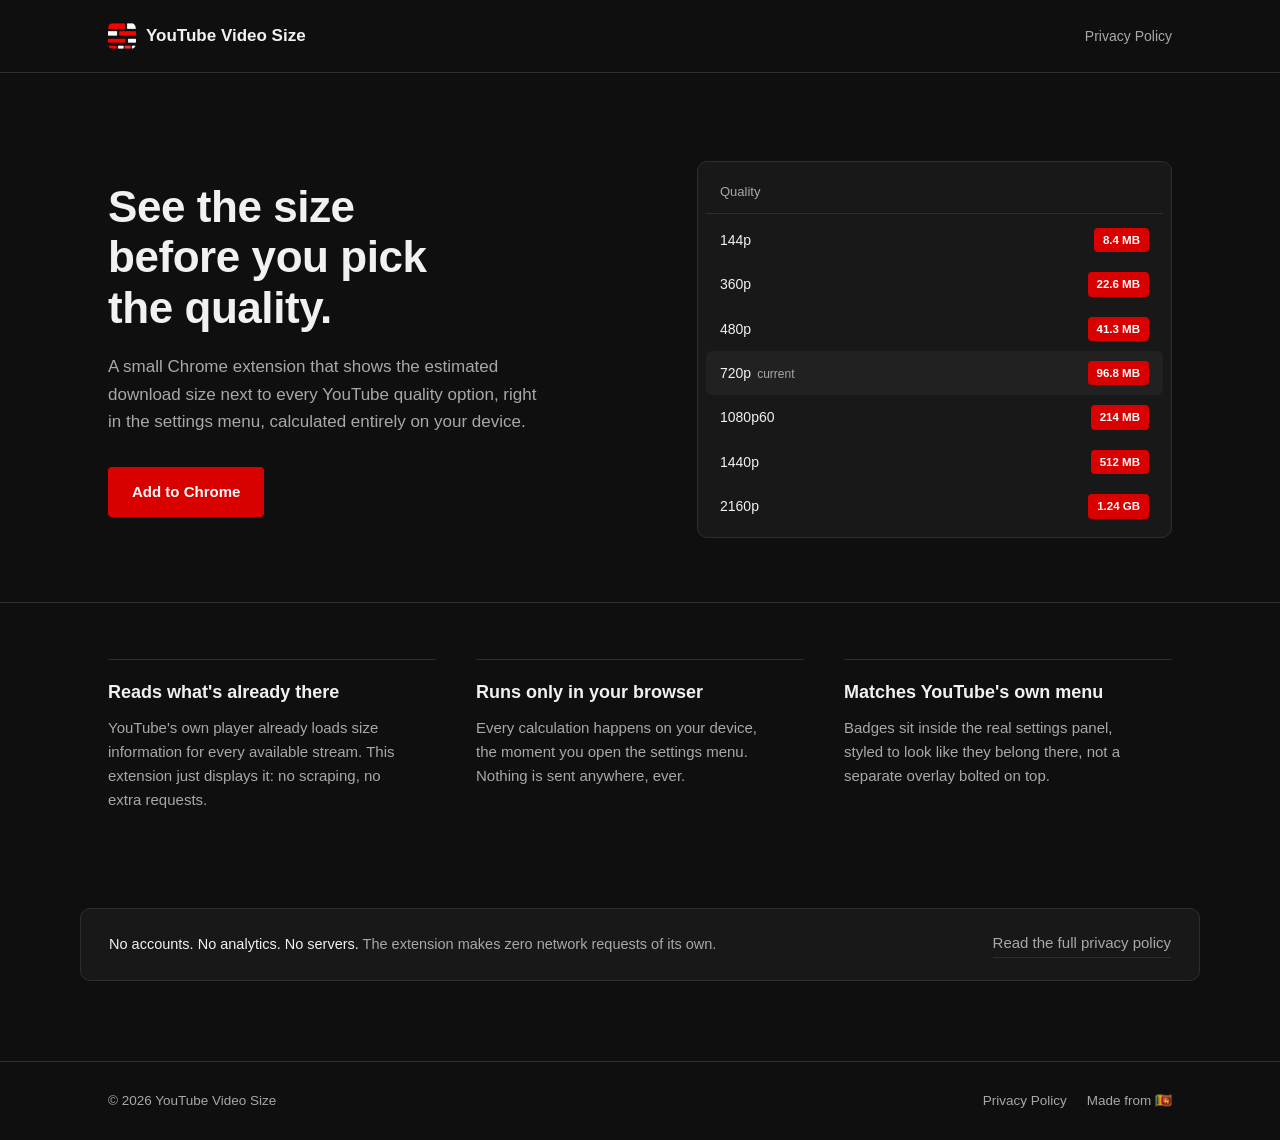
==== index.html @ e9c104f6 "init" ====
<!doctype html>
<html lang="en">
<head>
<meta charset="utf-8">
<meta name="viewport" content="width=device-width, initial-scale=1">
<title>YouTube Video Size | See the download size of every quality</title>
<meta name="description" content="A Chrome extension that shows the estimated file size next to every YouTube quality option. Runs entirely in your browser. No server, no data collection.">
<meta name="robots" content="index, follow">
<meta name="theme-color" content="#0f0f0f">
<link rel="canonical" href="https://ijasxyz.github.io/youtube-video-size/">

<meta property="og:type" content="website">
<meta property="og:title" content="YouTube Video Size | See the download size of every quality">
<meta property="og:description" content="A Chrome extension that shows the estimated file size next to every YouTube quality option. Runs entirely in your browser. No server, no data collection.">
<meta property="og:url" content="https://ijasxyz.github.io/youtube-video-size/">
<meta property="og:image" content="https://ijasxyz.github.io/youtube-video-size/assets/images/640x400.png">
<meta property="og:image:width" content="640">
<meta property="og:image:height" content="400">
<meta name="twitter:card" content="summary_large_image">
<meta name="twitter:title" content="YouTube Video Size | See the download size of every quality">
<meta name="twitter:description" content="A Chrome extension that shows the estimated file size next to every YouTube quality option.">
<meta name="twitter:image" content="https://ijasxyz.github.io/youtube-video-size/assets/images/640x400.png">

<link rel="icon" type="image/png" href="assets/images/icon48.png">
<link rel="stylesheet" href="assets/css/styles.css">
<script type="application/ld+json">
{
  "@context": "https://schema.org",
  "@type": "SoftwareApplication",
  "name": "YouTube Video Size",
  "applicationCategory": "BrowserApplication",
  "operatingSystem": "Chrome",
  "description": "Shows the estimated file size next to every YouTube quality option, entirely client-side.",
  "offers": {
    "@type": "Offer",
    "price": "0",
    "priceCurrency": "USD"
  }
}
</script>
</head>
<body>

<nav class="site-nav">
  <div class="wrap">
    <a class="brand" href="index.html">
      <img src="assets/images/icon48.png" width="28" height="28" alt="">
      YouTube Video Size
    </a>
    <div class="nav-links">
      <a href="privacy-policy.html">Privacy Policy</a>
    </div>
  </div>
</nav>

<header class="hero">
  <div class="wrap">
    <div>
      <h1>See the size before you pick the quality.</h1>
      <p class="lead">A small Chrome extension that shows the estimated download size next to every YouTube quality option, right in the settings menu, calculated entirely on your device.</p>
      <div class="cta-row">
        <a class="btn-primary" href="https://chromewebstore.google.com/detail/youtube-video-size/ibmaneghljiadkbjpfmglflpbgfigkka" target="_blank" rel="noopener">Add to Chrome</a>
      </div>
    </div>
    <div class="menu-mock" aria-hidden="true">
      <div class="menu-title">Quality</div>
      <div class="menu-row"><span class="label">144p</span><span class="size-pill">8.4 MB</span></div>
      <div class="menu-row"><span class="label">360p</span><span class="size-pill">22.6 MB</span></div>
      <div class="menu-row"><span class="label">480p</span><span class="size-pill">41.3 MB</span></div>
      <div class="menu-row is-current"><span class="label">720p<span class="sub">current</span></span><span class="size-pill">96.8 MB</span></div>
      <div class="menu-row"><span class="label">1080p60</span><span class="size-pill">214 MB</span></div>
      <div class="menu-row"><span class="label">1440p</span><span class="size-pill">512 MB</span></div>
      <div class="menu-row"><span class="label">2160p</span><span class="size-pill">1.24 GB</span></div>
    </div>
  </div>
</header>

<section class="features">
  <div class="wrap">
    <div class="feature">
      <h3>Reads what's already there</h3>
      <p>YouTube's own player already loads size information for every available stream. This extension just displays it: no scraping, no extra requests.</p>
    </div>
    <div class="feature">
      <h3>Runs only in your browser</h3>
      <p>Every calculation happens on your device, the moment you open the settings menu. Nothing is sent anywhere, ever.</p>
    </div>
    <div class="feature">
      <h3>Matches YouTube's own menu</h3>
      <p>Badges sit inside the real settings panel, styled to look like they belong there, not a separate overlay bolted on top.</p>
    </div>
  </div>
</section>

<section class="trust">
  <div class="wrap">
    <p><strong>No accounts. No analytics. No servers.</strong> The extension makes zero network requests of its own.</p>
    <a class="link-secondary" href="privacy-policy.html">Read the full privacy policy</a>
  </div>
</section>

<footer class="site-footer">
  <div class="wrap">
    <span>&copy; 2026 YouTube Video Size</span>
    <div class="foot-links">
      <a href="privacy-policy.html">Privacy Policy</a>
      <a href="https://ijas.xyz" target="_blank" rel="noopener">Made from 🇱🇰</a>
    </div>
  </div>
</footer>

</body>
</html>
---- assets/css/styles.css ----
:root {
  --bg: #0f0f0f;
  --surface: #181818;
  --surface-2: #212121;
  --border: #2e2e2e;
  --text: #f1f1f1;
  --text-dim: #a8a8a8;
  --red: #ff0000;
  --red-dark: #d90000;
  --white: #ffffff;
  --radius-sm: 4px;
  --radius-md: 10px;
  --font-display: -apple-system, "Segoe UI", "Helvetica Neue", Arial, sans-serif;
  --font-body: -apple-system, "Segoe UI", Roboto, "Helvetica Neue", Arial, sans-serif;
  --content-width: 1120px;
}

* { box-sizing: border-box; }

html { color-scheme: dark; }

body {
  margin: 0;
  background: var(--bg);
  color: var(--text);
  font-family: var(--font-body);
  font-size: 16px;
  line-height: 1.6;
  -webkit-font-smoothing: antialiased;
}

@media (prefers-reduced-motion: reduce) {
  * { transition: none !important; animation: none !important; }
}

a {
  color: inherit;
  text-decoration: none;
}

a:focus-visible,
button:focus-visible {
  outline: 2px solid var(--red);
  outline-offset: 2px;
  border-radius: var(--radius-sm);
}

.wrap {
  max-width: var(--content-width);
  margin: 0 auto;
  padding: 0 28px;
}

/* Nav */
.site-nav {
  border-bottom: 1px solid var(--border);
}

.site-nav .wrap {
  display: flex;
  align-items: center;
  justify-content: space-between;
  height: 72px;
}

.brand {
  display: flex;
  align-items: center;
  gap: 10px;
  font-family: var(--font-display);
  font-weight: 600;
  font-size: 17px;
}

.brand img {
  width: 28px;
  height: 28px;
  border-radius: 7px;
  display: block;
}

.nav-links {
  display: flex;
  align-items: center;
  gap: 28px;
  font-size: 14px;
  color: var(--text-dim);
}

.nav-links a:hover {
  color: var(--text);
}

/* Hero */
.hero {
  padding: 88px 0 64px;
}

.hero .wrap {
  display: grid;
  grid-template-columns: 1.05fr 0.95fr;
  gap: 64px;
  align-items: center;
}

.hero h1 {
  font-family: var(--font-display);
  font-weight: 600;
  font-size: 44px;
  line-height: 1.15;
  letter-spacing: -0.01em;
  margin: 0 0 20px;
  max-width: 15ch;
}

.hero p.lead {
  color: var(--text-dim);
  font-size: 17px;
  max-width: 46ch;
  margin: 0 0 32px;
}

.cta-row {
  display: flex;
  align-items: center;
  gap: 24px;
  flex-wrap: wrap;
}

.btn-primary {
  display: inline-block;
  background: var(--red-dark);
  color: var(--white);
  font-weight: 600;
  font-size: 15px;
  padding: 13px 24px;
  border-radius: var(--radius-sm);
  transition: background-color 0.15s ease;
}

.btn-primary:hover {
  background: var(--red);
}

.link-secondary {
  font-size: 15px;
  color: var(--text-dim);
  border-bottom: 1px solid var(--border);
  padding-bottom: 2px;
  transition: color 0.15s ease, border-color 0.15s ease;
}

.link-secondary:hover {
  color: var(--text);
  border-color: var(--text-dim);
}

/* Mock player quality menu */
.menu-mock {
  background: var(--surface);
  border: 1px solid var(--border);
  border-radius: var(--radius-md);
  padding: 8px;
  font-size: 14px;
}

.menu-mock .menu-title {
  padding: 12px 14px 10px;
  font-size: 13px;
  color: var(--text-dim);
  border-bottom: 1px solid var(--border);
  margin-bottom: 4px;
}

.menu-row {
  display: flex;
  align-items: center;
  justify-content: space-between;
  padding: 10px 14px;
  border-radius: 6px;
}

.menu-row.is-current {
  background: var(--surface-2);
}

.menu-row .label {
  color: var(--text);
}

.menu-row .label .sub {
  color: var(--text-dim);
  font-size: 12px;
  margin-left: 6px;
}

.size-pill {
  background: var(--red-dark);
  color: var(--white);
  font-weight: 600;
  font-size: 11.5px;
  padding: 3px 9px;
  border-radius: 4px;
  font-variant-numeric: tabular-nums;
  white-space: nowrap;
}

/* Feature row */
.features {
  padding: 56px 0;
  border-top: 1px solid var(--border);
}

.features .wrap {
  display: grid;
  grid-template-columns: repeat(3, 1fr);
  gap: 40px;
}

.feature h3 {
  font-family: var(--font-display);
  font-weight: 600;
  font-size: 18px;
  margin: 0 0 10px;
  border-top: 1px solid var(--border);
  padding-top: 18px;
}

.feature p {
  color: var(--text-dim);
  font-size: 15px;
  margin: 0;
  max-width: 36ch;
}

/* Trust strip */
.trust {
  padding: 40px 0 80px;
}

.trust .wrap {
  display: flex;
  align-items: center;
  justify-content: space-between;
  flex-wrap: wrap;
  gap: 16px;
  background: var(--surface);
  border: 1px solid var(--border);
  border-radius: var(--radius-md);
  padding: 22px 28px;
}

.trust p {
  margin: 0;
  color: var(--text-dim);
  font-size: 14.5px;
}

.trust p strong {
  color: var(--text);
  font-weight: 500;
}

/* Footer */
.site-footer {
  border-top: 1px solid var(--border);
  padding: 28px 0;
}

.site-footer .wrap {
  display: flex;
  align-items: center;
  justify-content: space-between;
  flex-wrap: wrap;
  gap: 12px;
  font-size: 13.5px;
  color: var(--text-dim);
}

.site-footer .foot-links {
  display: flex;
  gap: 20px;
}

.site-footer a:hover {
  color: var(--text);
}

/* Policy page */
.policy {
  padding: 64px 0 96px;
}

.policy .wrap {
  max-width: 680px;
}

.policy h1 {
  font-family: var(--font-display);
  font-weight: 600;
  font-size: 34px;
  margin: 0 0 8px;
}

.policy .updated {
  color: var(--text-dim);
  font-size: 14px;
  margin: 0 0 40px;
}

.policy h2 {
  font-family: var(--font-display);
  font-weight: 600;
  font-size: 19px;
  margin: 40px 0 12px;
}

.policy p, .policy li {
  color: var(--text-dim);
  font-size: 15.5px;
  max-width: 62ch;
}

.policy strong {
  color: var(--text);
  font-weight: 500;
}

.policy ul {
  padding-left: 20px;
}

@media (max-width: 860px) {
  .hero .wrap { grid-template-columns: 1fr; gap: 40px; }
  .features .wrap { grid-template-columns: 1fr; gap: 28px; }
  .hero h1 { font-size: 34px; }
}
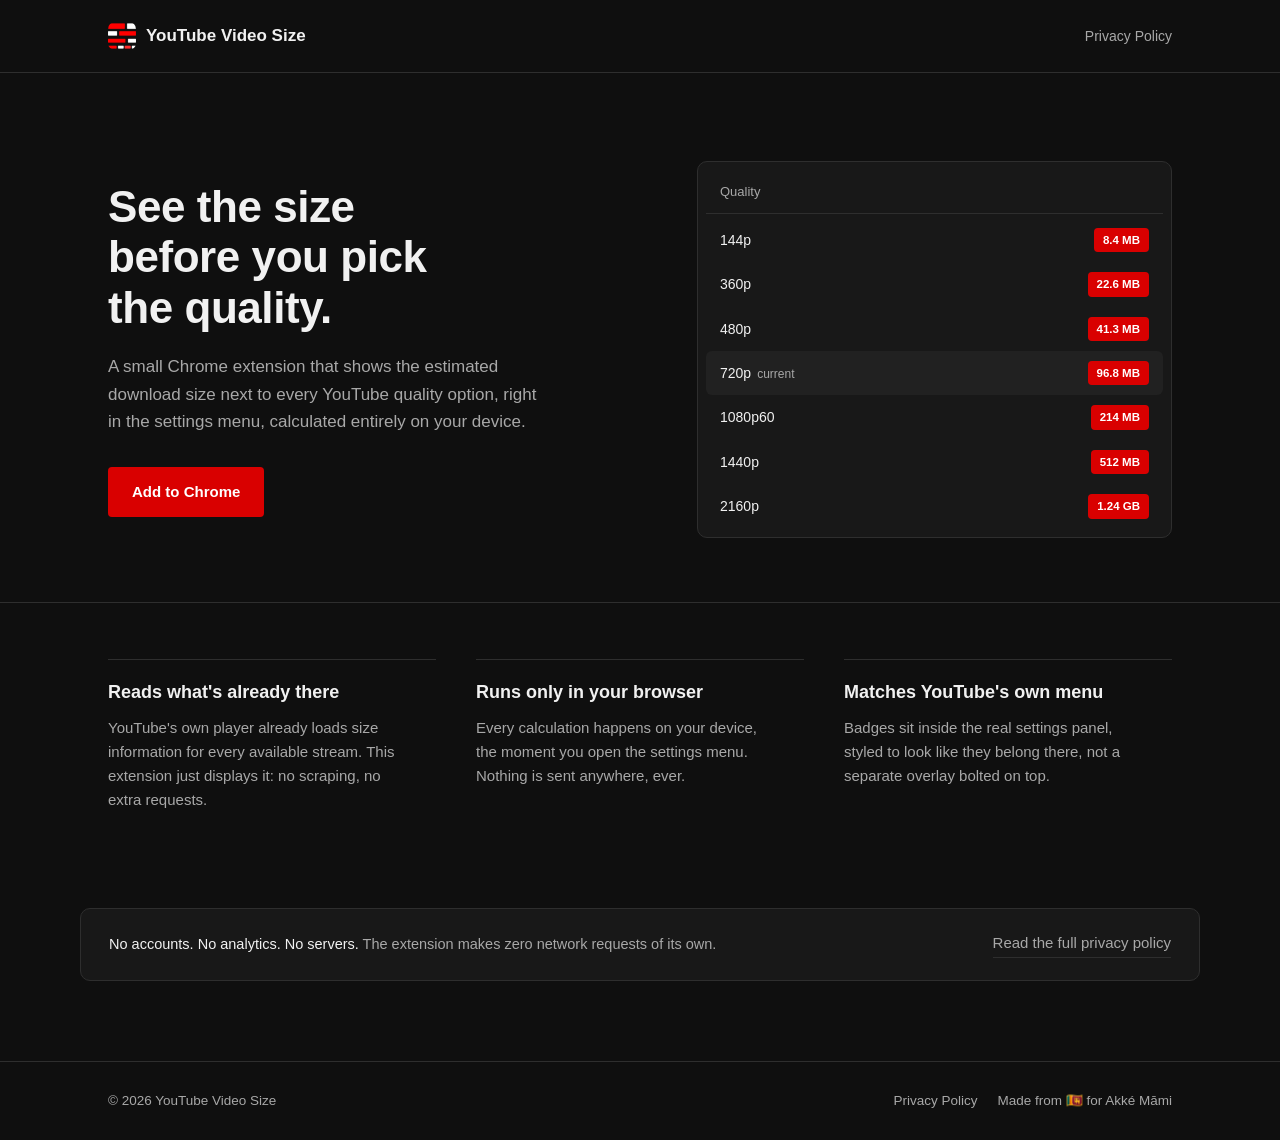
==== commit 5dd2feed: "update footer" ====
--- a/index.html
+++ b/index.html
@@ -104,7 +104,7 @@
     <span>&copy; 2026 YouTube Video Size</span>
     <div class="foot-links">
       <a href="privacy-policy.html">Privacy Policy</a>
-      <a href="https://ijas.xyz" target="_blank" rel="noopener">Made from 🇱🇰</a>
+      <a href="https://ijas.xyz" target="_blank" rel="noopener">Made from 🇱🇰 for Akké Māmi</a>
     </div>
   </div>
 </footer>
